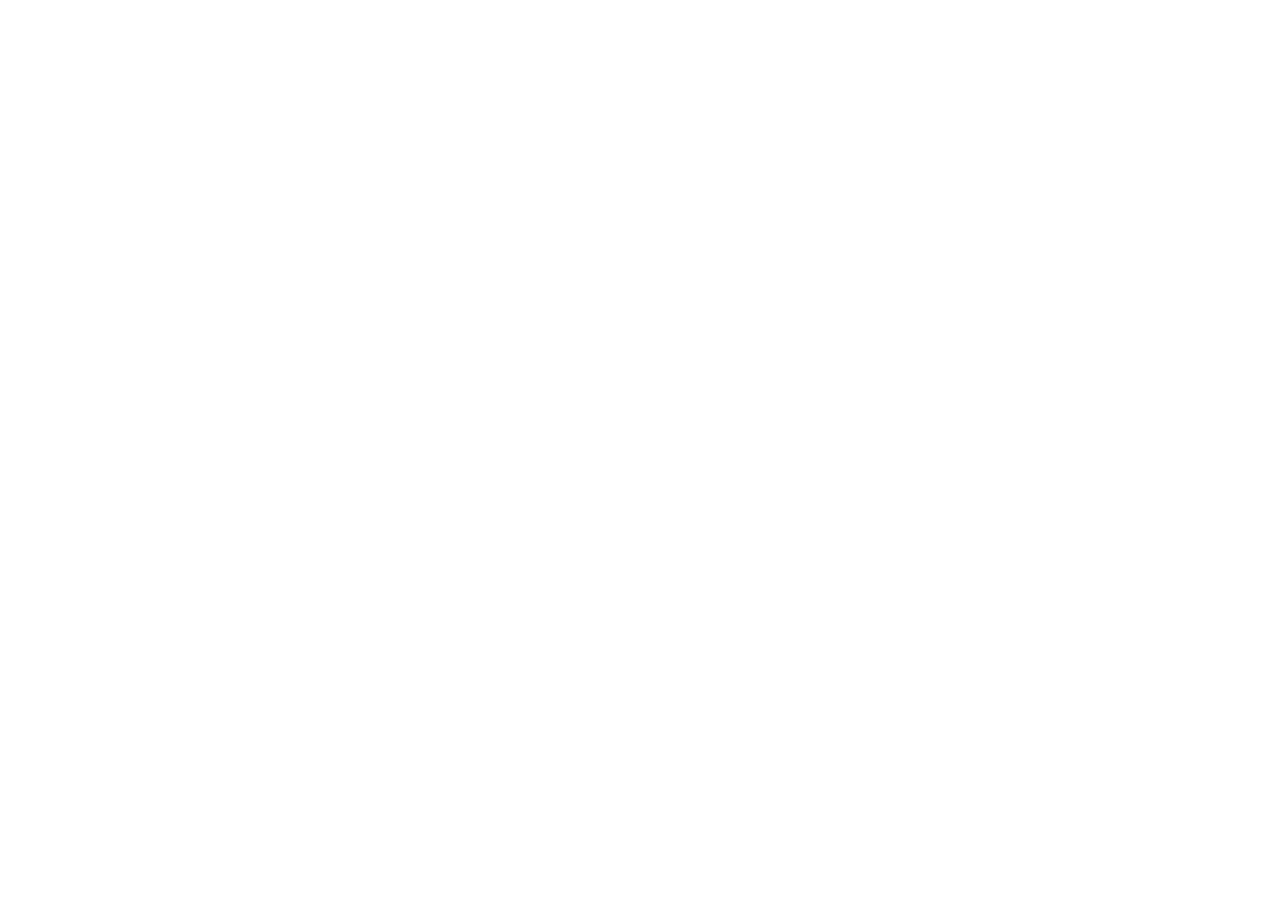
==== index.html @ 6a6e7349 "feat: adiciona o arquivo reset.css" ====
<!DOCTYPE html>
<html lang="pt-BR">
<head>
    <meta charset="UTF-8">
    <meta name="viewport" content="width=device-width, initial-scale=1.0">
    <title>SyntaxWear - Loja de Tênis</title>
    <link rel="stylesheet" href="./css/base/reset.css">
    <link rel="stylesheet" href="./css/main.css">
</head>
<body>
    <!-- Header -->
    <header class="header">
        <!-- Conteúdo do header será adicionado aqui -->
    </header>

    <!-- Conteúdo Principal -->
    <main>
        <!-- Seção Hero -->
        <section class="hero">
            <!-- Conteúdo do hero será adicionado aqui -->
        </section>

        <!-- Seção de Categorias de Tênis -->
        <section class="categories">
            <!-- Conteúdo das categorias será adicionado aqui -->
        </section>

        <!-- Seção de Produtos em Destaque -->
        <section class="products-highlight">
            <!-- Grid com produtos em destaque será adicionado aqui -->
        </section>
    </main>

    <!-- Footer -->
    <footer class="footer">
        <!-- Informações de contato e links será adicionado aqui -->
    </footer>
</body>
</html>
---- css/main.css ----
/* main.css limpo */
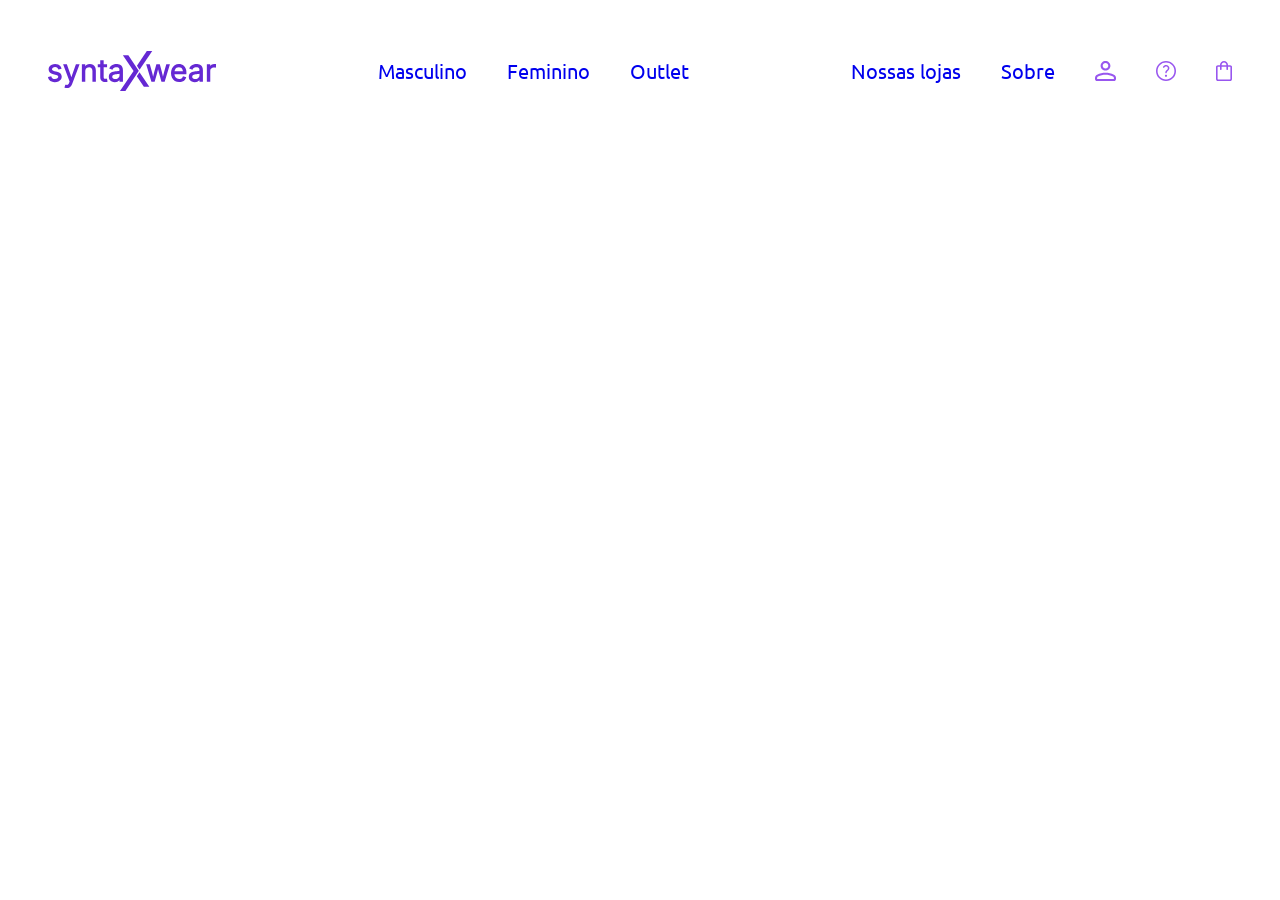
==== commit ebc8013c: "feat: adiciona header com estilização desktop Co-authored-by: Copilot <copilot@github.com>" ====
--- a/index.html
+++ b/index.html
@@ -3,14 +3,39 @@
 <head>
     <meta charset="UTF-8">
     <meta name="viewport" content="width=device-width, initial-scale=1.0">
-    <title>SyntaxWear - Loja de Tênis</title>
+    <title>SyntaxWear - Tênis e Sneakers Online</title>
     <link rel="stylesheet" href="./css/base/reset.css">
+    <link rel="stylesheet" href="./css/base/variables.css">
     <link rel="stylesheet" href="./css/main.css">
+    <link rel="stylesheet" href="./css/layout/header.css">
 </head>
 <body>
     <!-- Header -->
     <header class="header">
-        <!-- Conteúdo do header será adicionado aqui -->
+        <h1 class="logo">
+            <a href="/" title="SyntaxWear - Tênis e Sneakers Online">
+                <img src="./images/icons/logo.svg" alt="SyntaxWear - Tênis e Sneakers Online">
+            </a>
+        </h1>
+
+        <nav class="nav-center" aria-label="Categorias Principais">
+            <ul>
+                <li><a href="#">Masculino</a></li>
+                <li><a href="#">Feminino</a></li>
+                <li><a href="#">Outlet</a></li>
+            </ul>
+        </nav>
+
+        <nav class="nav-right" aria-label="Acesso rápidol">
+            <ul>
+                <li><a href="#">Nossas lojas</a></li>
+                <li><a href="#">Sobre</a></li>
+                
+                <li><a href="#" aria-label="Minha conta"><img src="./images/icons/user.svg" alt=" Minha conta"></a></li>
+                <li><a href="#" aria-label="Ajuda"><img src="./images/icons/help.svg" alt=" Ajuda"></a></li>
+                <li><a href="#" aria-label="carrinho"><img src="./images/icons/bag.svg" alt=" Carrinho"></a></li>
+            </ul>
+        </nav>
     </header>
 
     <!-- Conteúdo Principal -->
--- a/css/base/variables.css
+++ b/css/base/variables.css
@@ -0,0 +1,5 @@
+@import url('https://fonts.googleapis.com/css2?family=Ubuntu:ital,wght@0,300;0,400;0,500;0,700;1,300;1,400;1,500;1,700&display=swap');
+
+:root{
+    --fonte-principal:'ubuntu', sans-serif;
+}
--- a/css/main.css
+++ b/css/main.css
@@ -1 +1,4 @@
-/* main.css limpo */
+body {
+    font-family: var(--fonte-principal);
+    color:#333333;
+}
--- a/css/layout/header.css
+++ b/css/layout/header.css
@@ -0,0 +1,45 @@
+.header{
+    position: fixed;
+    top:20px;
+    left:50%;
+    transform: translateX(-50%);
+    width: calc(100% - 40px);
+    border-radius: 15px;
+    z-index: 999;
+    display: flex;
+    justify-content: space-between;
+    align-items: center;
+    padding: 20px 28px;
+    background-color: #ffffff;
+}
+
+.logo img{
+    height: 40px;
+}
+
+.nav-center ul{
+    display: flex;
+    gap: 2.5rem;
+}
+
+.nav-center a, .nav-right a{
+    font-size: 1.25rem;
+}
+
+.nav-center a:hover, .nav-right a:hover{
+    color: #7c3aed;
+}
+
+.nav-right ul{
+    display: flex;
+    gap:2.5rem; 
+    align-items: center;
+}
+
+.nav-right img{
+    height: 20px;
+}
+
+.nav-right a:hover img{
+    opacity: 0.7;
+}
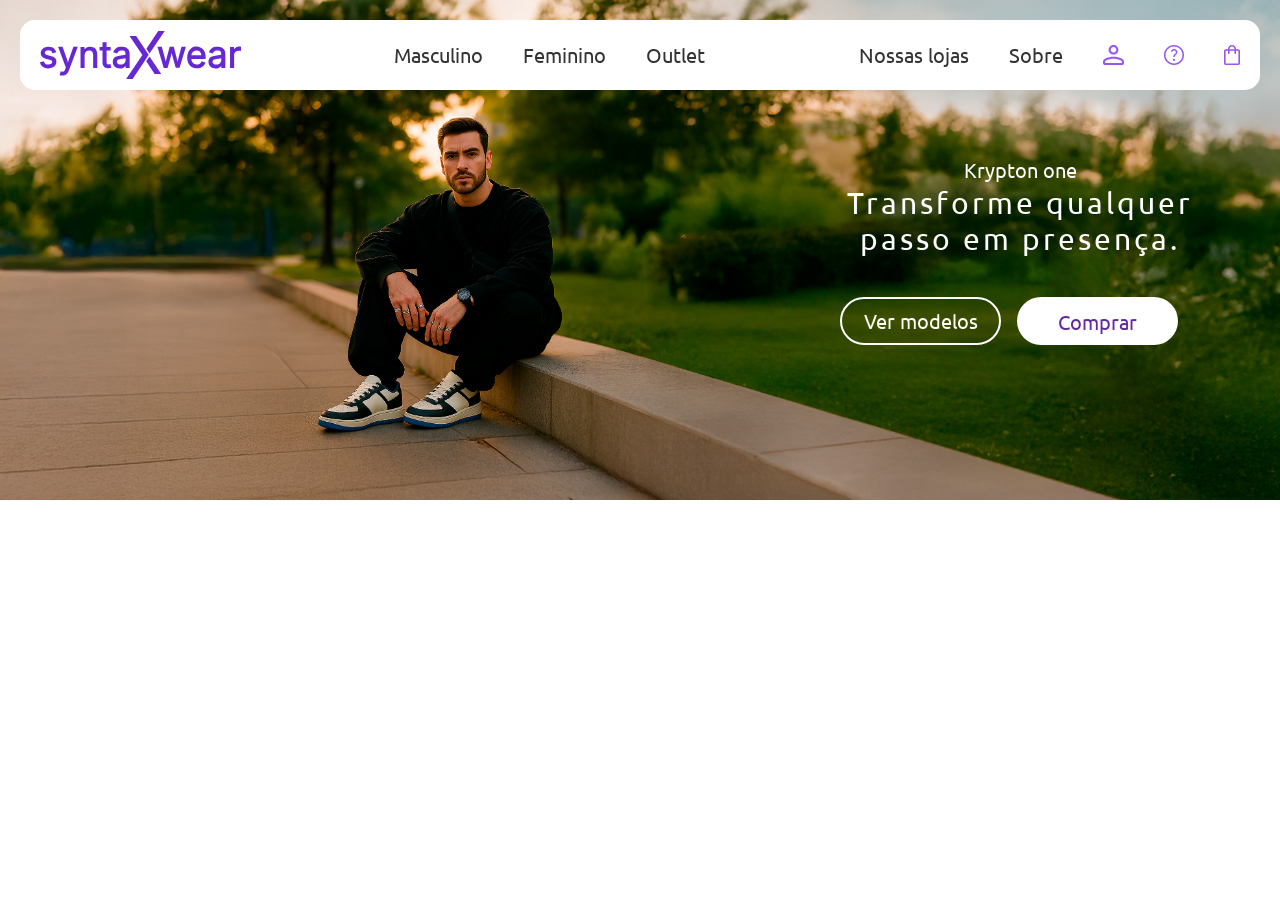
==== commit 7b89dce2: "feat: adiciona o hero na página" ====
--- a/index.html
+++ b/index.html
@@ -1,5 +1,6 @@
 <!DOCTYPE html>
 <html lang="pt-BR">
+
 <head>
     <meta charset="UTF-8">
     <meta name="viewport" content="width=device-width, initial-scale=1.0">
@@ -8,7 +9,9 @@
     <link rel="stylesheet" href="./css/base/variables.css">
     <link rel="stylesheet" href="./css/main.css">
     <link rel="stylesheet" href="./css/layout/header.css">
+    <link rel="stylesheet" href="./css/layout/hero.css">
 </head>
+
 <body>
     <!-- Header -->
     <header class="header">
@@ -30,7 +33,7 @@
             <ul>
                 <li><a href="#">Nossas lojas</a></li>
                 <li><a href="#">Sobre</a></li>
-                
+
                 <li><a href="#" aria-label="Minha conta"><img src="./images/icons/user.svg" alt=" Minha conta"></a></li>
                 <li><a href="#" aria-label="Ajuda"><img src="./images/icons/help.svg" alt=" Ajuda"></a></li>
                 <li><a href="#" aria-label="carrinho"><img src="./images/icons/bag.svg" alt=" Carrinho"></a></li>
@@ -41,8 +44,19 @@
     <!-- Conteúdo Principal -->
     <main>
         <!-- Seção Hero -->
-        <section class="hero">
-            <!-- Conteúdo do hero será adicionado aqui -->
+        <section class="hero-section">
+            <div class="hero-overlay">
+                <div class="hero-content">
+                    <span class="hero-subtitle">Krypton one</span>
+                    <h2 class="hero-title">Transforme qualquer passo em presença.</h2>
+                    <div class="hero-buttons">
+                        <a class="btn btn-outline" href="#">Ver modelos</a>
+                        <a class="btn btn-filled" href="#">Comprar</a>
+
+                    </div>
+                </div>
+            </div>
+
         </section>
 
         <!-- Seção de Categorias de Tênis -->
@@ -61,4 +75,5 @@
         <!-- Informações de contato e links será adicionado aqui -->
     </footer>
 </body>
-</html>
+
+</html>
--- a/css/layout/header.css
+++ b/css/layout/header.css
@@ -9,12 +9,12 @@
     display: flex;
     justify-content: space-between;
     align-items: center;
-    padding: 20px 28px;
+    padding: 0.255rem 1.25rem;
     background-color: #ffffff;
 }
 
 .logo img{
-    height: 40px;
+    height:48px;
 }
 
 .nav-center ul{
@@ -24,6 +24,7 @@
 
 .nav-center a, .nav-right a{
     font-size: 1.25rem;
+    color:#333333;
 }
 
 .nav-center a:hover, .nav-right a:hover{
@@ -42,4 +43,5 @@
 
 .nav-right a:hover img{
     opacity: 0.7;
+    
 }
--- a/css/layout/hero.css
+++ b/css/layout/hero.css
@@ -0,0 +1,65 @@
+.hero-section{
+    background: url(../../images/banners/hero.jpg) no-repeat center;
+    background-size: cover;
+    height:500px;
+    position:relative;
+}
+
+.hero-overlay{
+    width: 100%;
+    height: 100%;
+    display: flex;
+    align-items: center;
+    justify-content: flex-end;
+    padding: 0 5rem;
+}
+
+.hero-content{
+    color: #ffffff;
+    max-width: 360px;
+    text-align: center;
+}
+.hero-buttons{
+    display:flex;
+    gap:16px;
+}
+.hero-content .hero-title{
+    font-size:1.87rem;
+    margin-bottom: 40px;
+    font-weight: 400;
+    line-height: 36px;
+    letter-spacing: 3px;
+}
+
+.hero-content .hero-subtitle{
+    font-size: 1.25rem;
+    font-weight: 400;
+}
+
+.btn{
+    font-size: 1.25rem;
+    width: 161px;
+    height: 48px;
+    border-radius: 25px;
+    color: #ffffff;
+    font-weight: 400;
+    padding:10px 20px;
+    transition: background-color 0.3s, border 0.3s;
+}
+
+.btn-outline{
+    background: transparent;
+    border:2px solid #ffffff;
+    line-height: 23px;
+}
+
+.btn-filled{
+    background-color: #ffffff;
+    color: #6329A2;
+}
+.btn:hover{
+    background-color:#6329A2;
+    color: #ffffff;
+    border-color:#6329A2;
+
+}
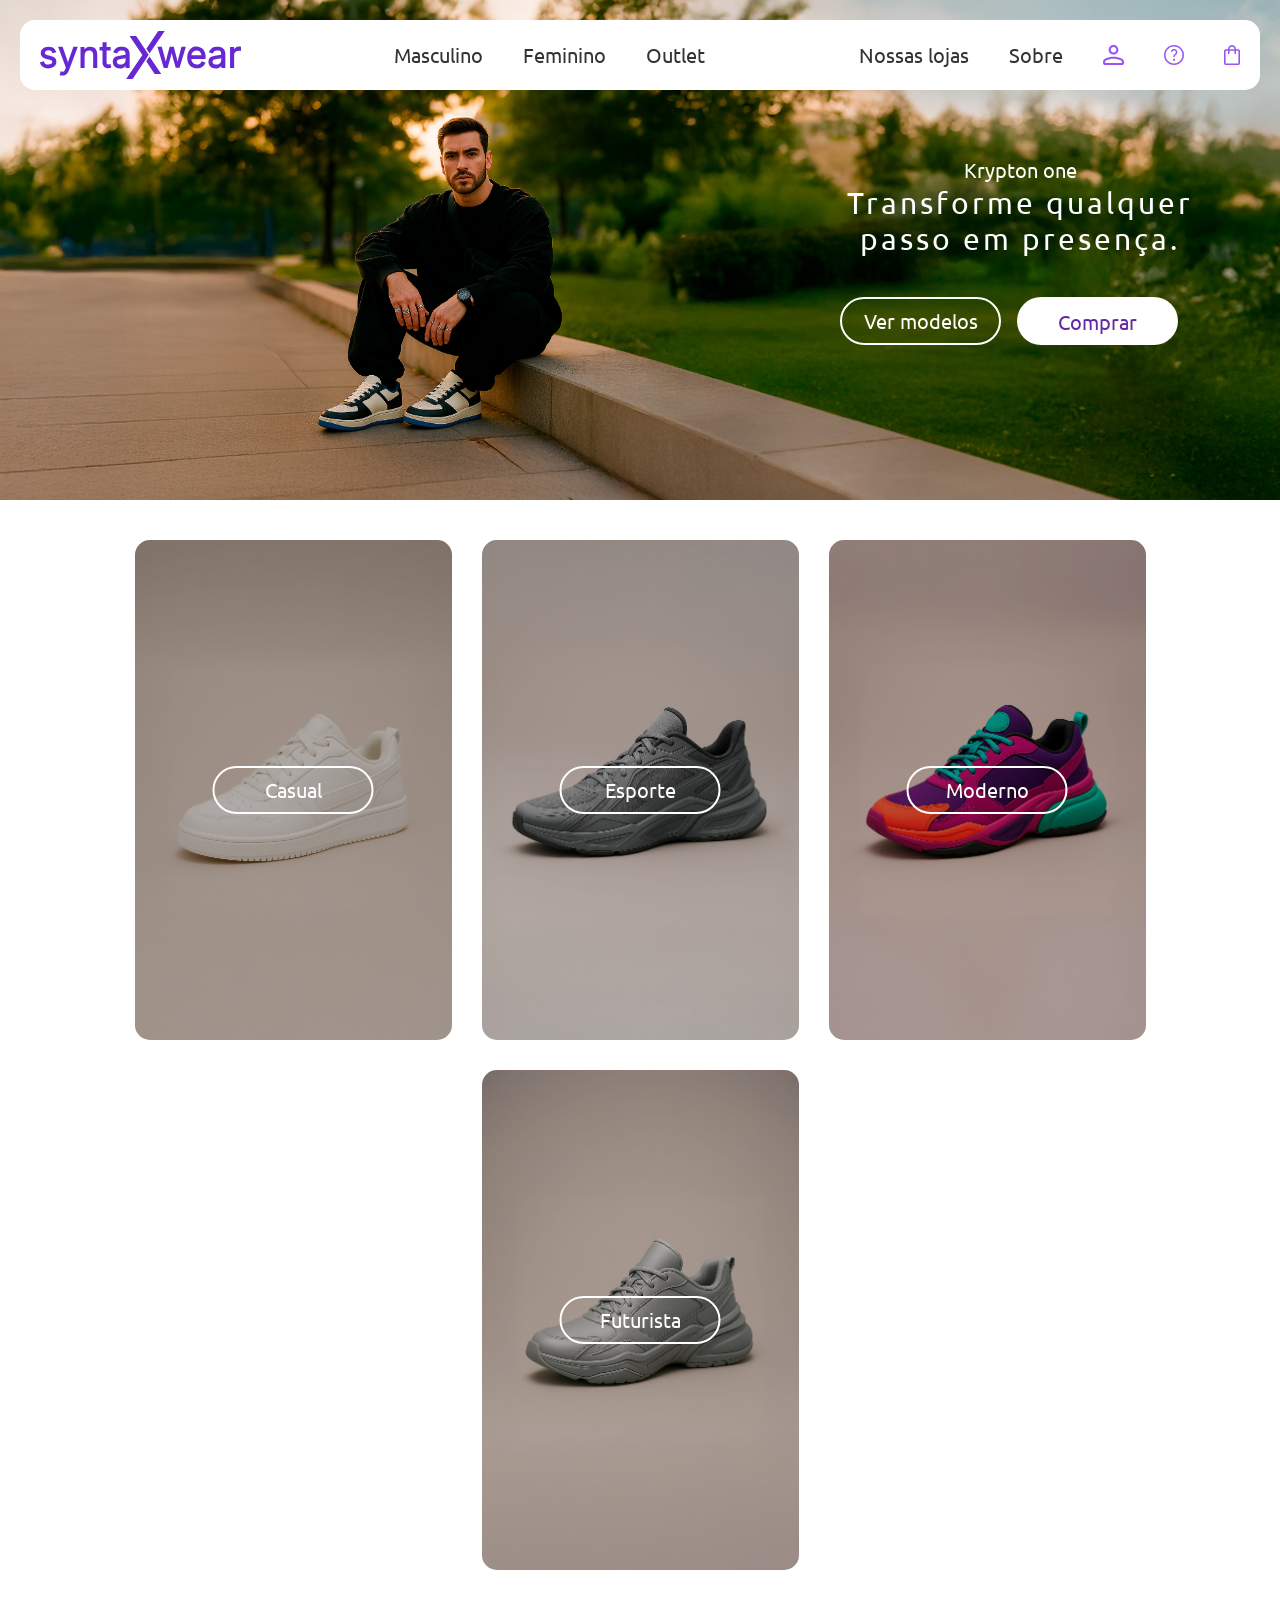
==== commit 847dab0b: "feat: adiciona seção de categorias Co-authored-by: Copilot <copilot@github.com>" ====
--- a/index.html
+++ b/index.html
@@ -5,11 +5,14 @@
     <meta charset="UTF-8">
     <meta name="viewport" content="width=device-width, initial-scale=1.0">
     <title>SyntaxWear - Tênis e Sneakers Online</title>
+    <meta name="description"
+        content="Compre os melhores tênis e sneakers online na SyntaxWear. Encontre os últimos lançamentos, ofertas exclusivas e uma ampla variedade de estilos. Transforme seu estilo com nossos produtos de alta qualidade.">
     <link rel="stylesheet" href="./css/base/reset.css">
     <link rel="stylesheet" href="./css/base/variables.css">
     <link rel="stylesheet" href="./css/main.css">
     <link rel="stylesheet" href="./css/layout/header.css">
     <link rel="stylesheet" href="./css/layout/hero.css">
+    <link rel="stylesheet" href="./css/layout/categories.css">
 </head>
 
 <body>
@@ -60,8 +63,36 @@
         </section>
 
         <!-- Seção de Categorias de Tênis -->
-        <section class="categories">
-            <!-- Conteúdo das categorias será adicionado aqui -->
+        <section class="categories-section">
+
+                <div class="category-card casual">
+                    <a href="#" class="category-link">
+                        <span class="overlay"></span>
+                        <span class="category-name btn btn-outline">Casual</span>
+                    </a>
+                </div>
+
+                <div class="category-card esporte">
+                    <a href="#" class="category-link">
+                        <span class="overlay"></span>
+                        <span class="category-name btn btn-outline">Esporte</span>
+                    </a>
+                </div>
+
+                <div class="category-card moderno">
+                    <a href="#" class="category-link">
+                        <span class="overlay"></span>
+                        <span class="category-name btn btn-outline">Moderno</span>
+                    </a>
+                </div>
+
+                <div class="category-card futurista">
+                    <a href="#" class="category-link">
+                        <span class="overlay"></span>
+                        <span class="category-name btn btn-outline">Futurista</span>
+                    </a>
+                </div>
+
         </section>
 
         <!-- Seção de Produtos em Destaque -->
--- a/css/main.css
+++ b/css/main.css
@@ -2,3 +2,20 @@
     font-family: var(--fonte-principal);
     color:#333333;
 }
+.btn{
+    font-size: 1.25rem;
+    width: 161px;
+    height: 48px;
+    border-radius: 25px;
+    color: #ffffff;
+    font-weight: 400;
+    padding:10px 20px;
+    transition: background-color 0.3s, border 0.3s;
+}
+
+
+.btn-outline{
+    background: transparent;
+    border:2px solid #ffffff;
+    line-height: 23px;
+}
--- a/css/layout/hero.css
+++ b/css/layout/hero.css
@@ -36,23 +36,6 @@
     font-weight: 400;
 }
 
-.btn{
-    font-size: 1.25rem;
-    width: 161px;
-    height: 48px;
-    border-radius: 25px;
-    color: #ffffff;
-    font-weight: 400;
-    padding:10px 20px;
-    transition: background-color 0.3s, border 0.3s;
-}
-
-.btn-outline{
-    background: transparent;
-    border:2px solid #ffffff;
-    line-height: 23px;
-}
-
 .btn-filled{
     background-color: #ffffff;
     color: #6329A2;
--- a/css/layout/categories.css
+++ b/css/layout/categories.css
@@ -0,0 +1,49 @@
+.categories-section{
+    display: flex;
+    flex-wrap: wrap;
+    justify-content: center;
+    gap: 30px;
+    padding-top: 40px;
+    padding-bottom: 40px;
+}
+
+.category-card{
+    position: relative;
+    width:317px;
+    height: 500px;
+    border-radius: 15px;
+    overflow: hidden;
+}
+.overlay{
+    position: absolute;
+    inset: 0;
+    background-color: rgba(0, 0, 0, 0.25);
+    z-index: 1;
+}
+.category-name{
+    position: absolute;
+    left: 50%;
+    top: 50%;
+    transform:translate(-50%, -50%);
+    z-index: 2;
+    text-align: center;
+}
+.casual{
+    background: url('../../images/products/casual.jpg') no-repeat center;
+    background-size: cover;
+}
+
+.esporte{
+    background: url('../../images/products/esporte.jpg') no-repeat center;
+    background-size: cover;
+}
+
+.moderno{
+    background: url('../../images/products/moderno.jpg') no-repeat center;
+    background-size: cover;
+}
+
+.futurista{
+    background: url('../../images/products/futurista.jpg') no-repeat center;
+    background-size: cover;
+}
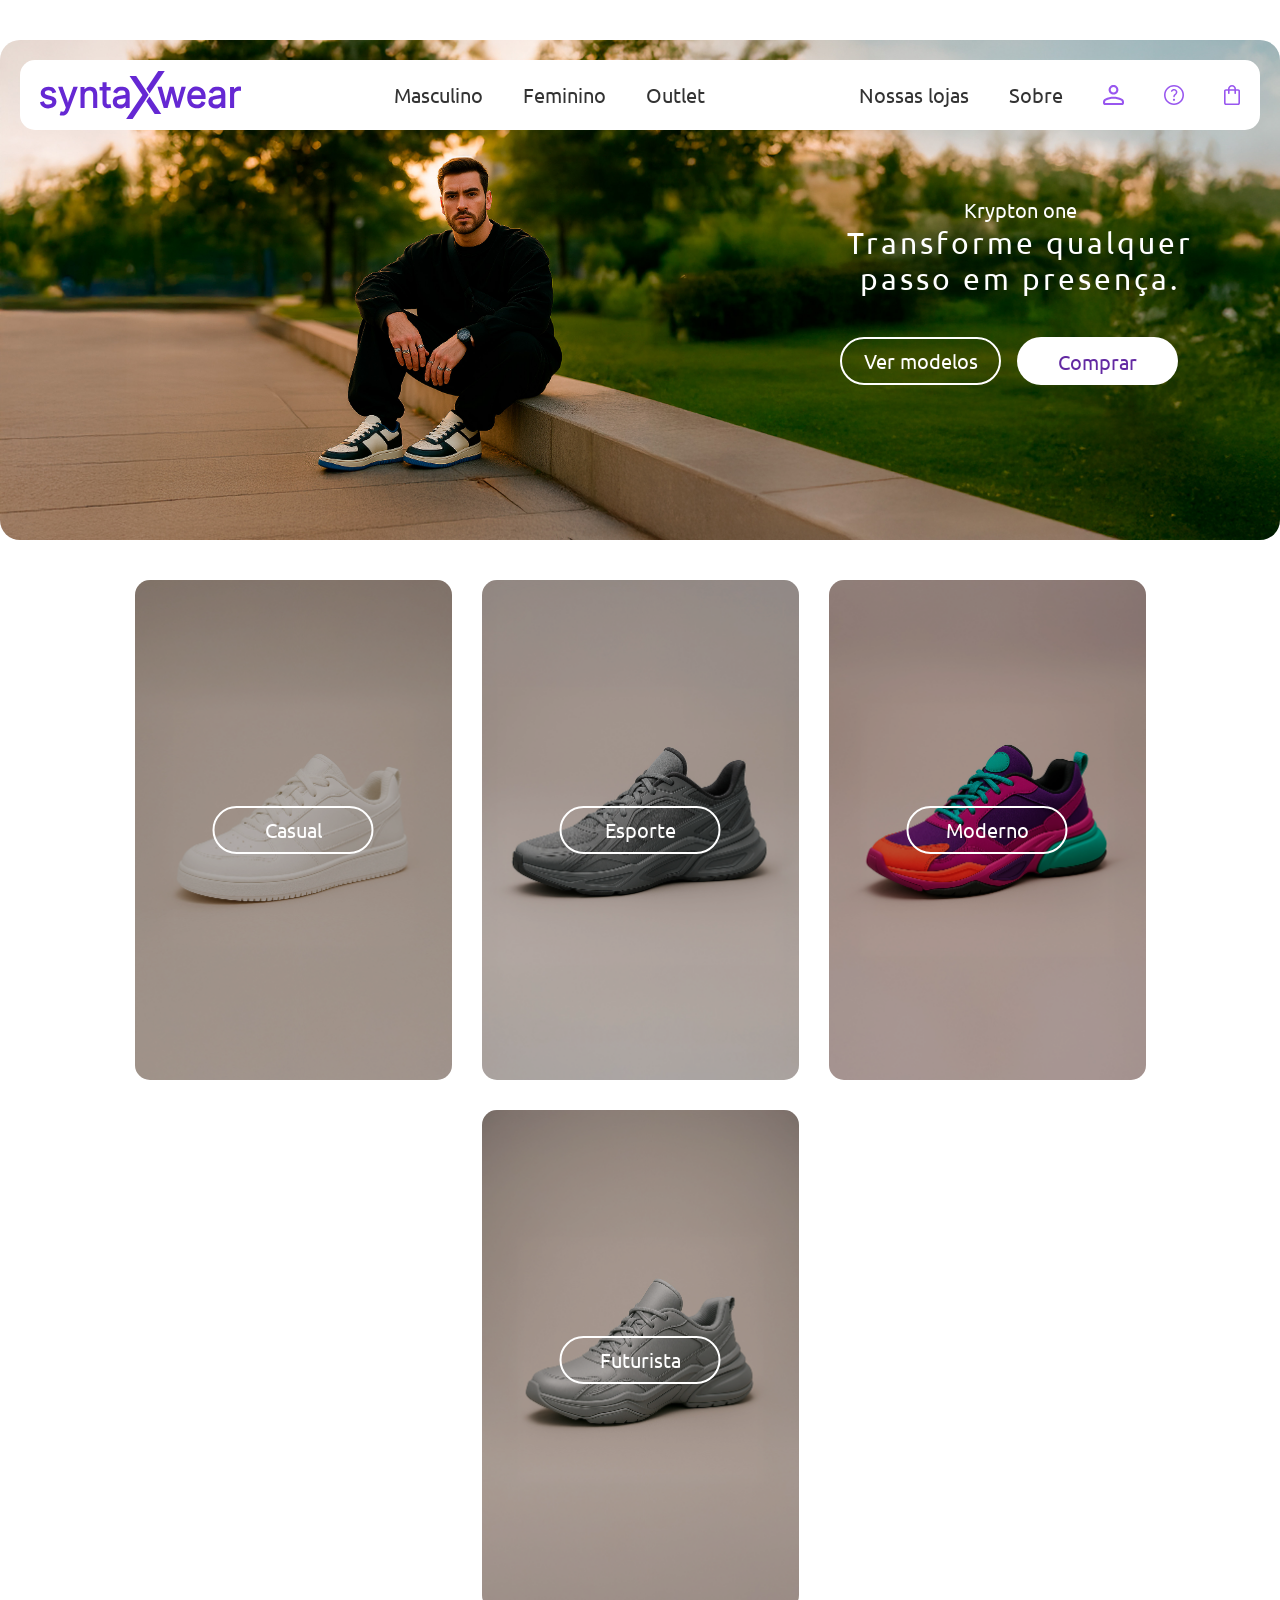
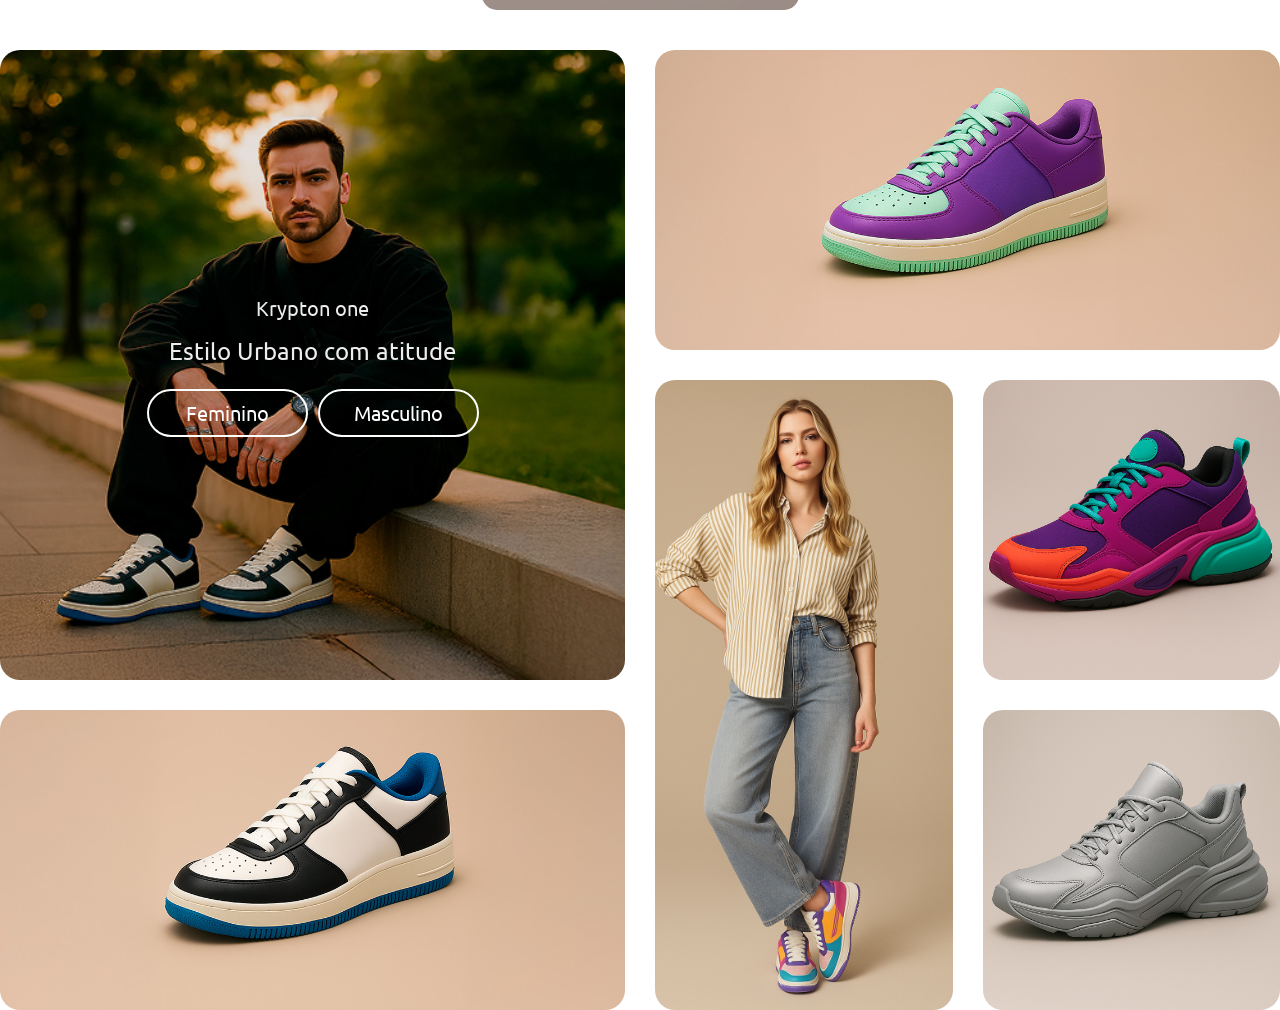
==== commit 5479e831: "feat: adiciona seção de grid produtos Co-authored-by: Copilot <copilot@github.com>" ====
--- a/index.html
+++ b/index.html
@@ -13,6 +13,7 @@
     <link rel="stylesheet" href="./css/layout/header.css">
     <link rel="stylesheet" href="./css/layout/hero.css">
     <link rel="stylesheet" href="./css/layout/categories.css">
+    <link rel="stylesheet" href="./css/layout/products.css">
 </head>
 
 <body>
@@ -96,8 +97,22 @@
         </section>
 
         <!-- Seção de Produtos em Destaque -->
-        <section class="products-highlight">
-            <!-- Grid com produtos em destaque será adicionado aqui -->
+        <section class="grid-section"> 
+            <div class="card highlight">
+                <div class="top1-content">
+                    <h3 class="card-title">Krypton one</h3>
+                    <p class="card-subtitle">Estilo Urbano com atitude</p>
+                    <div class="cta-group">
+                        <a href="#" class="btn btn-outline">Feminino</a>
+                        <a href="#" class="btn btn-outline">Masculino</a>
+                    </div>
+                </div>
+            </div>
+            <div class="card sneaker-purple"></div>
+            <div class="card model"></div>
+            <div class="card sneaker-color"></div>
+            <div class="card sneaker-white"></div>
+            <div class="card sneaker-silver"></div>
         </section>
     </main>
 
--- a/css/main.css
+++ b/css/main.css
@@ -1,6 +1,12 @@
 body {
     font-family: var(--fonte-principal);
     color:#333333;
+}
+
+main{
+    padding:2.5rem 0 0;
+    max-width:1360px;
+    margin:0 auto;
 }
 .btn{
     font-size: 1.25rem;
--- a/css/layout/header.css
+++ b/css/layout/header.css
@@ -1,9 +1,10 @@
 .header{
     position: fixed;
-    top:20px;
+    top:60px;
     left:50%;
     transform: translateX(-50%);
-    width: calc(100% - 40px);
+    width:calc(100% - 40px);
+    max-width: 1320px;
     border-radius: 15px;
     z-index: 999;
     display: flex;
--- a/css/layout/hero.css
+++ b/css/layout/hero.css
@@ -3,6 +3,7 @@
     background-size: cover;
     height:500px;
     position:relative;
+    border-radius: 20px;
 }
 
 .hero-overlay{
--- a/css/layout/products.css
+++ b/css/layout/products.css
@@ -0,0 +1,70 @@
+.card{
+    background-position: center;
+    background-size: cover;
+    background-repeat: no-repeat;
+    position: relative;
+    border-radius: 20px;
+}
+
+.highlight{
+    grid-area: highlight;
+    background-image: url(../../images/products/modelo-masculino.jpg);
+    
+}
+
+.sneaker-purple{
+    grid-area: sneaker-purple;
+    background-image: url(../../images/products/roxo-verde-grid.jpg);
+}
+.model{
+    grid-area: model;
+    background-image: url(../../images/products/modelo-feminino.jpg);
+}
+.sneaker-color{
+    grid-area: sneaker-color;
+    background-image: url(../../images/products/futurista-grid.jpg);
+}
+.sneaker-white{
+    grid-area: sneaker-white;
+    background-image: url(../../images/products/preto-azul-grid.jpg);
+}
+.sneaker-silver{
+    grid-area: sneaker-silver;
+    background-image: url(../../images/products/moderno-grid.jpg);
+}
+
+.grid-section{
+    display: grid;
+    grid-template-columns: repeat(4, 1fr);
+    grid-template-rows: repeat(3, 300px);
+    grid-template-areas:
+        "highlight highlight sneaker-purple sneaker-purple"
+        "highlight highlight model sneaker-color"
+        "sneaker-white sneaker-white model sneaker-silver";
+    gap: 30px;
+}
+
+.top1-content{
+    position:absolute;
+    left:50%;
+    top:50%;
+    transform:translate(-50%, -50%);
+    text-align: center;
+}
+.card-title{
+    color:#ededed ;
+    font-size: 1.25rem;
+    font-weight: 400;
+    margin-bottom: 10px;
+}
+.card-subtitle{
+    color:#ededed ;
+    font-size: 1.5rem;
+    font-weight: 400;
+    margin-bottom: 20px;
+}
+
+.cta-group{
+    display: flex;
+    gap:10px;
+}
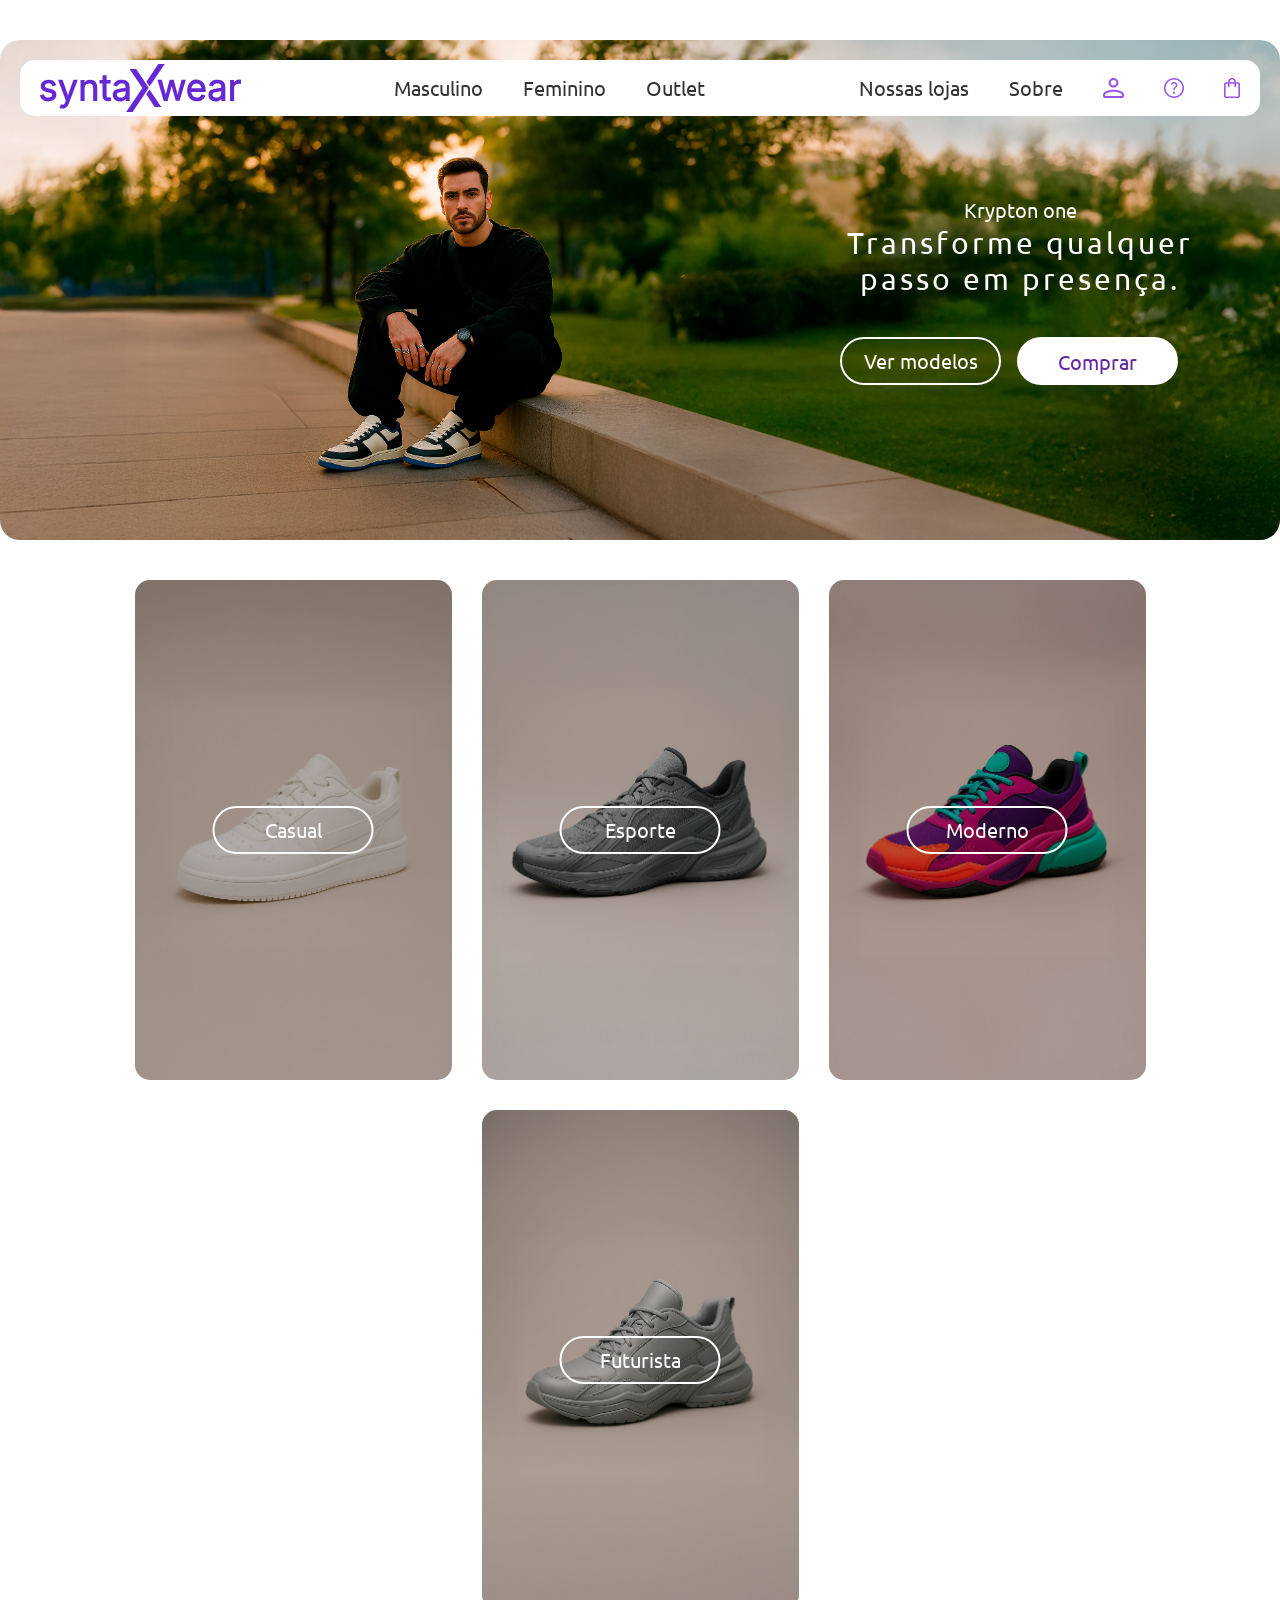
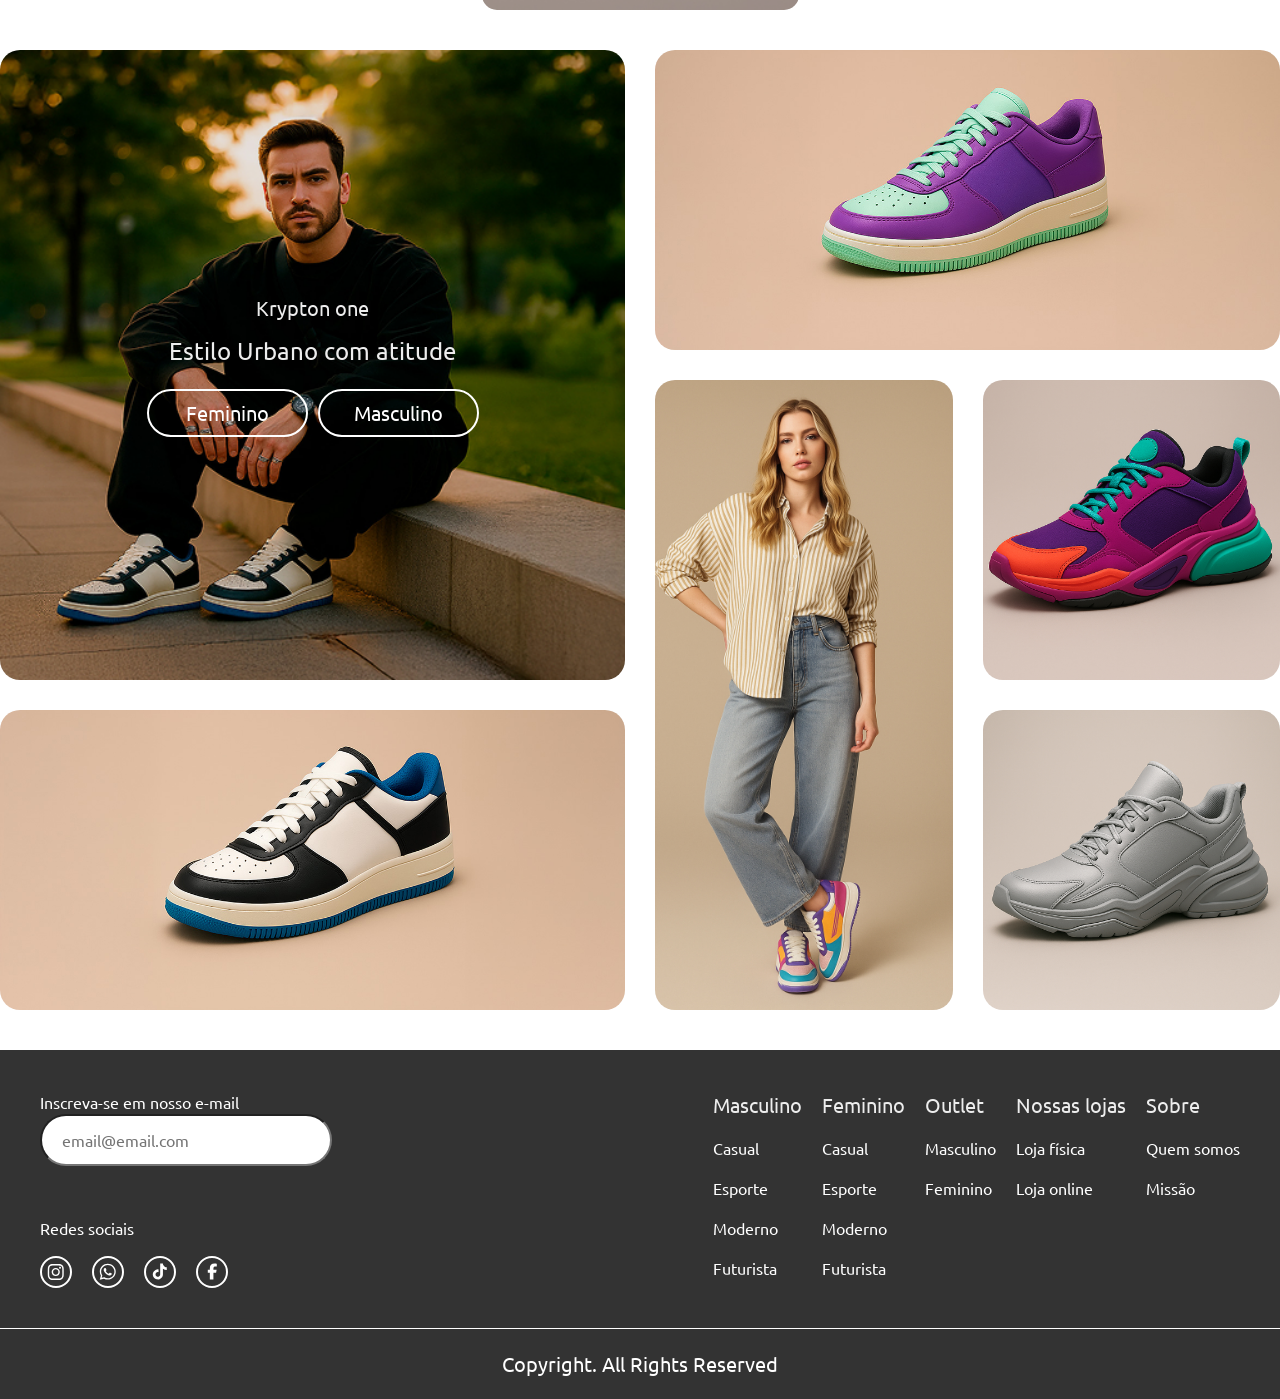
==== commit 78ac2360: "feat: adiciona o rodapé Co-authored-by: Copilot <copilot@github.com>" ====
--- a/index.html
+++ b/index.html
@@ -14,6 +14,7 @@
     <link rel="stylesheet" href="./css/layout/hero.css">
     <link rel="stylesheet" href="./css/layout/categories.css">
     <link rel="stylesheet" href="./css/layout/products.css">
+    <link rel="stylesheet" href="./css/layout/footer.css">
 </head>
 
 <body>
@@ -66,38 +67,38 @@
         <!-- Seção de Categorias de Tênis -->
         <section class="categories-section">
 
-                <div class="category-card casual">
-                    <a href="#" class="category-link">
-                        <span class="overlay"></span>
-                        <span class="category-name btn btn-outline">Casual</span>
-                    </a>
-                </div>
-
-                <div class="category-card esporte">
-                    <a href="#" class="category-link">
-                        <span class="overlay"></span>
-                        <span class="category-name btn btn-outline">Esporte</span>
-                    </a>
-                </div>
-
-                <div class="category-card moderno">
-                    <a href="#" class="category-link">
-                        <span class="overlay"></span>
-                        <span class="category-name btn btn-outline">Moderno</span>
-                    </a>
-                </div>
-
-                <div class="category-card futurista">
-                    <a href="#" class="category-link">
-                        <span class="overlay"></span>
-                        <span class="category-name btn btn-outline">Futurista</span>
-                    </a>
-                </div>
+            <div class="category-card casual">
+                <a href="#" class="category-link">
+                    <span class="overlay"></span>
+                    <span class="category-name btn btn-outline">Casual</span>
+                </a>
+            </div>
+
+            <div class="category-card esporte">
+                <a href="#" class="category-link">
+                    <span class="overlay"></span>
+                    <span class="category-name btn btn-outline">Esporte</span>
+                </a>
+            </div>
+
+            <div class="category-card moderno">
+                <a href="#" class="category-link">
+                    <span class="overlay"></span>
+                    <span class="category-name btn btn-outline">Moderno</span>
+                </a>
+            </div>
+
+            <div class="category-card futurista">
+                <a href="#" class="category-link">
+                    <span class="overlay"></span>
+                    <span class="category-name btn btn-outline">Futurista</span>
+                </a>
+            </div>
 
         </section>
 
         <!-- Seção de Produtos em Destaque -->
-        <section class="grid-section"> 
+        <section class="grid-section">
             <div class="card highlight">
                 <div class="top1-content">
                     <h3 class="card-title">Krypton one</h3>
@@ -117,8 +118,83 @@
     </main>
 
     <!-- Footer -->
-    <footer class="footer">
-        <!-- Informações de contato e links será adicionado aqui -->
+    <footer class="site-footer">
+        <div class="footer-content">
+            <!-- Newsletter -->
+            <div class="footer-right">
+
+                <form class="newsletter-form">
+                    <label for="newsletter-email">Inscreva-se em nosso e-mail</e-mail></label>
+                    <input type="email" id="newsletter-email" placeholder="email@email.com">
+
+                </form>
+
+
+                <div class="footer-social">
+                    <span>Redes sociais</span>
+                    <ul>
+                        <li><a href="#" aria-label="Instagram"><img src="./images/icons/instagram.svg" alt="Instagram"></a></li>
+                        <li><a href="#" aria-label="whatsapp"><img src="./images/icons/whatsapp.svg" alt="WhatsApp"></a></li>
+                        <li><a href="#" aria-label="TikTok"><img src="./images/icons/tiktok.svg" alt="TikTok"></a></li>
+                        <li><a href="#" aria-label="Facebook"><img src="./images/icons/facebook.svg" alt="Facebook"></a></li>
+                    </ul>
+                </div>
+            </div>
+
+            <!-- Links de Navegação -->
+            <nav class="footer-links">
+                <ul>
+                    <li>
+                        <strong>Masculino</strong>
+                        <ul>
+                            <li><a href="#">Casual</a></li>
+                            <li><a href="#">Esporte</a></li>
+                            <li><a href="#">Moderno</a></li>
+                            <li><a href="#">Futurista</a></li>
+                        </ul>
+                    </li>
+
+                    <li>
+                        <strong>Feminino</strong>
+                        <ul>
+                            <li><a href="#">Casual</a></li>
+                            <li><a href="#">Esporte</a></li>
+                            <li><a href="#">Moderno</a></li>
+                            <li><a href="#">Futurista</a></li>
+                        </ul>
+                    </li>
+
+                    <li>
+                        <strong>Outlet</strong>
+                        <ul>
+                            <li><a href="#">Masculino</a></li>
+                            <li><a href="#">Feminino</a></li>
+                        </ul>
+                    </li>
+
+                    <li>
+                        <strong>Nossas lojas</strong>
+                        <ul>
+                            <li><a href="#">Loja física</a></li>
+                            <li><a href="#">Loja online</a></li>
+                        </ul>
+                    </li>
+
+                    <li>
+                        <strong>Sobre</strong>
+                        <ul>
+                            <li><a href="#">Quem somos</a></li>
+                            <li><a href="#">Missão</a></li>
+                        </ul>
+                    </li>
+                </ul>
+            </nav>
+        </div>
+
+        <!-- Copyright -->
+        <div class="footer-copy">
+            <p>Copyright. All Rights Reserved</p>
+        </div>
     </footer>
 </body>
 
--- a/css/main.css
+++ b/css/main.css
@@ -4,7 +4,7 @@
 }
 
 main{
-    padding:2.5rem 0 0;
+    padding:2.5rem 0 2.5rem;
     max-width:1360px;
     margin:0 auto;
 }
--- a/css/layout/footer.css
+++ b/css/layout/footer.css
@@ -0,0 +1,78 @@
+.site-footer{
+    background-color: #333333;
+    color: #ffffff;
+}
+
+.footer-content{
+    max-width: 1360px;
+    margin: 0 auto;
+    padding: 2.5rem;
+    display: flex;
+    justify-content: space-between;
+}
+
+.footer-right{
+    display:flex;
+    flex-direction: column;
+    gap: 3.125rem;
+}
+
+.footer-links ul{
+    display: flex;
+    gap: 1.25rem;
+
+}
+
+.footer-links ul ul{
+    display: flex;
+    flex-direction: column;
+    gap: 1rem;
+}
+
+.footer-links strong{
+    color:#ededed;
+    font-size:1.25rem;
+    margin-bottom: 1rem;
+    display: block;
+    font-weight: 400;
+}
+
+.footer-links li a{
+    color:#ffffff;
+}
+
+.footer-links li a:hover{
+    text-decoration: underline;
+}
+
+.newsletter-form{
+    display: flex;
+    flex-direction: column;
+}
+
+.newsletter-form input{
+    border-radius:30px;
+    color:#aaaaaa;
+    padding:0.75rem 1.25rem;
+}
+.footer-social span{
+    margin-bottom: 1rem;
+    display: block;
+}
+
+.footer-social ul{
+    display: flex;
+    gap: 1.25rem;
+    
+}
+
+.footer-social li a:hover img{
+    opacity: 0.7;
+}
+
+.footer-copy{
+    font-size: 1.25rem;    
+    text-align: center;
+    padding: 1.25rem 0;
+    border-top: 1px solid;
+}
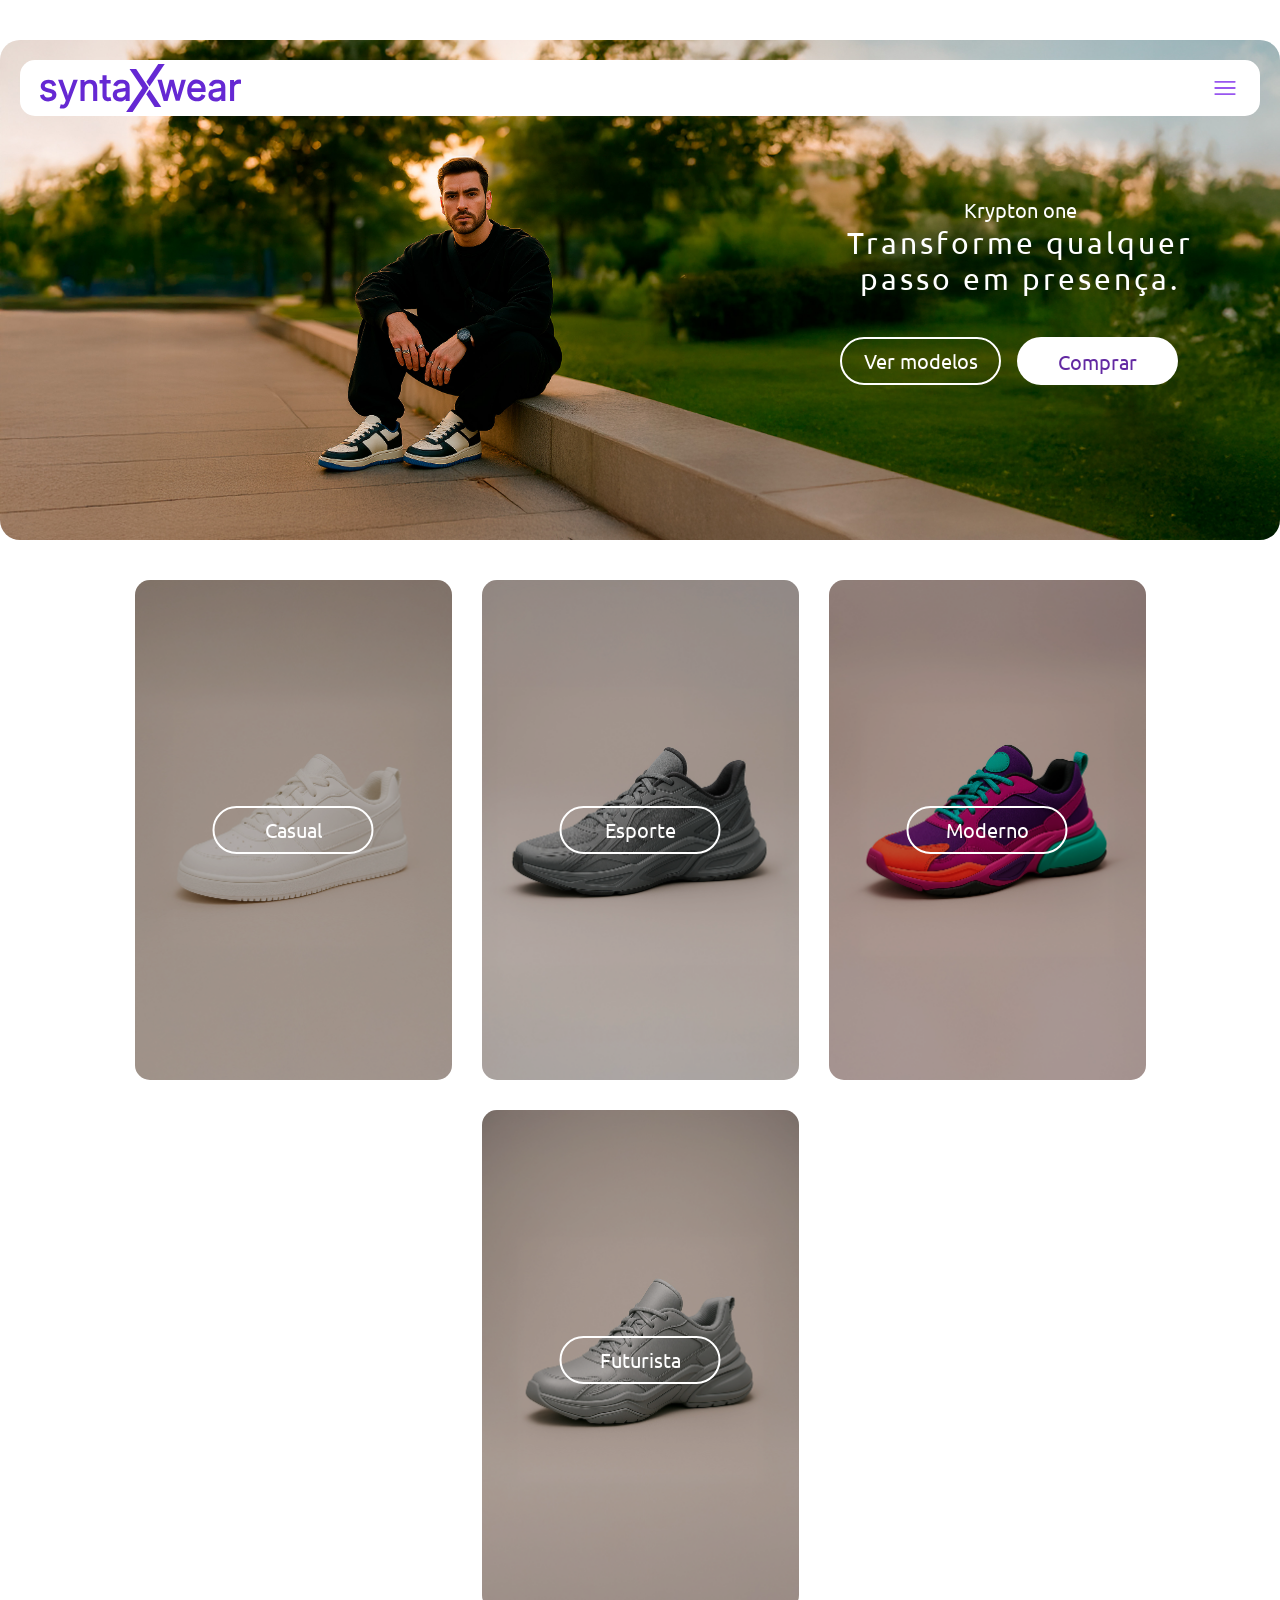
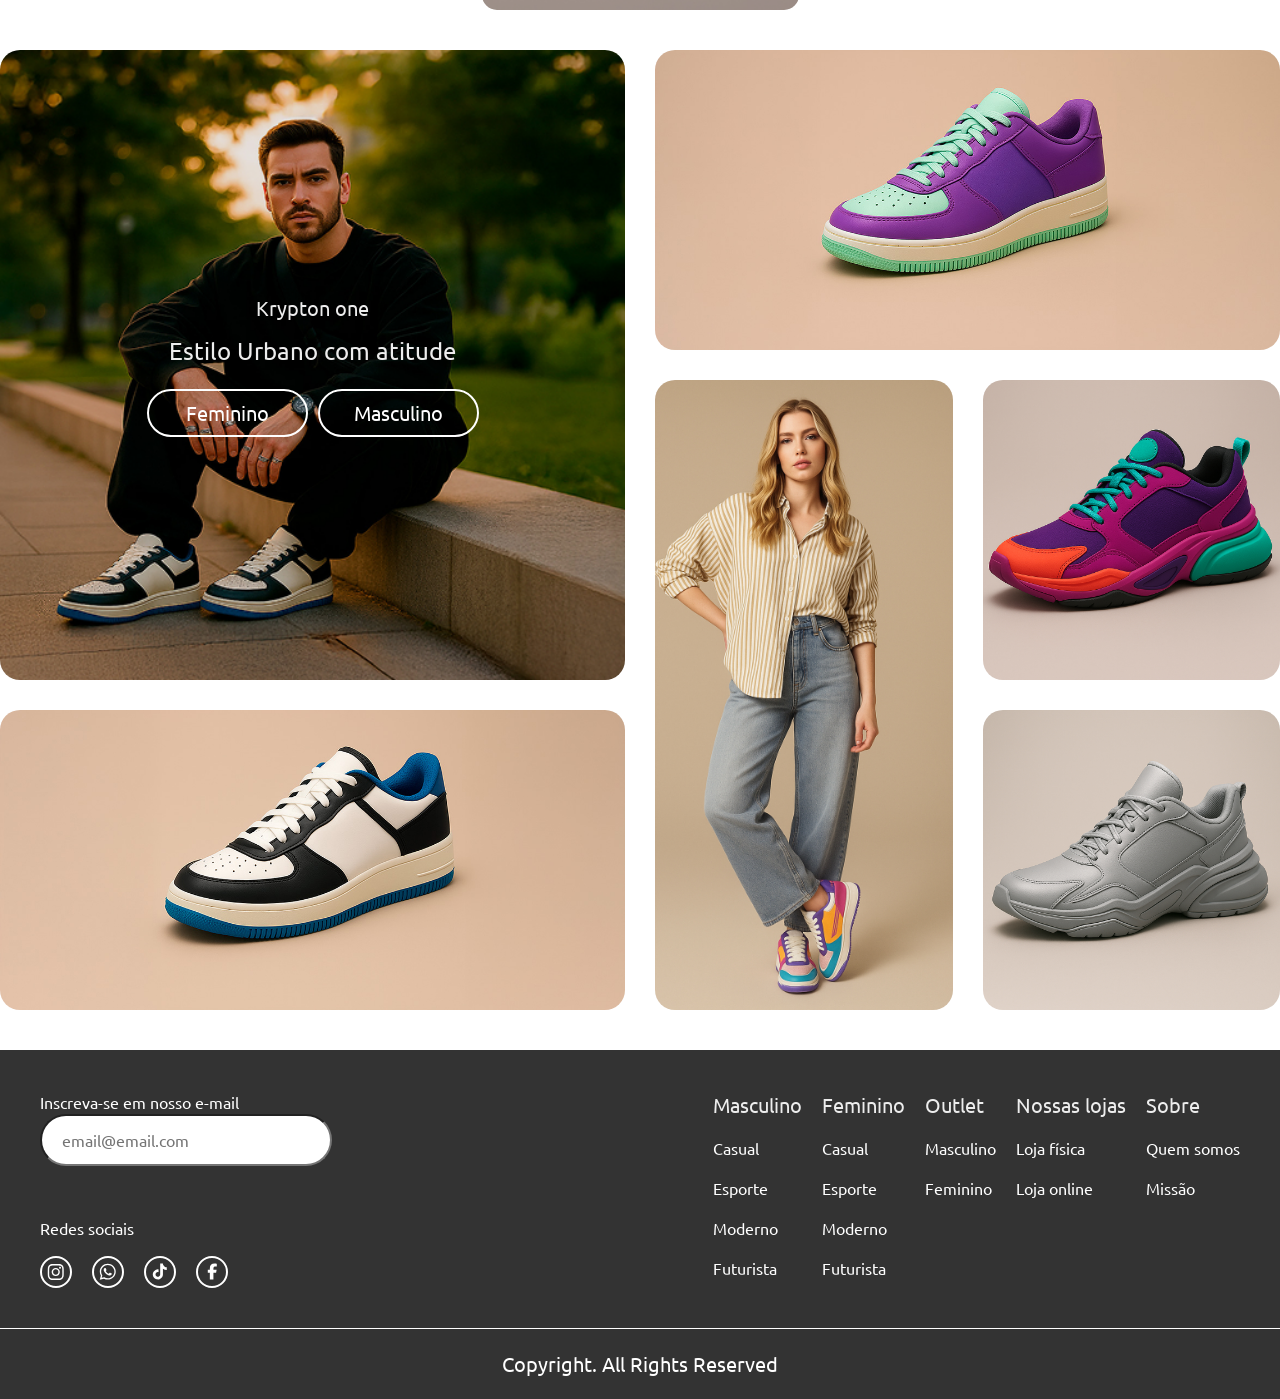
==== commit c182b0ca: "feat: adiciona resposividade do menu" ====
--- a/index.html
+++ b/index.html
@@ -26,23 +26,31 @@
             </a>
         </h1>
 
-        <nav class="nav-center" aria-label="Categorias Principais">
-            <ul>
-                <li><a href="#">Masculino</a></li>
-                <li><a href="#">Feminino</a></li>
-                <li><a href="#">Outlet</a></li>
-            </ul>
-        </nav>
-
-        <nav class="nav-right" aria-label="Acesso rápidol">
-            <ul>
-                <li><a href="#">Nossas lojas</a></li>
-                <li><a href="#">Sobre</a></li>
-
-                <li><a href="#" aria-label="Minha conta"><img src="./images/icons/user.svg" alt=" Minha conta"></a></li>
-                <li><a href="#" aria-label="Ajuda"><img src="./images/icons/help.svg" alt=" Ajuda"></a></li>
-                <li><a href="#" aria-label="carrinho"><img src="./images/icons/bag.svg" alt=" Carrinho"></a></li>
-            </ul>
+        <input type="checkbox" id="menu-toggle" class="menu-toggle">
+        <label for="menu-toggle" class="menu-icon">
+            <img src="./images/icons/hamburguer.svg" alt="menu mobile">
+        </label>
+        <nav class="nav-container">
+
+            <nav class="nav-center" aria-label="Categorias Principais">
+                <ul>
+                    <li><a href="#">Masculino</a></li>
+                    <li><a href="#">Feminino</a></li>
+                    <li><a href="#">Outlet</a></li>
+                </ul>
+            </nav>
+
+            <nav class="nav-right" aria-label="Acesso rápido">
+                <ul>
+                    <li><a href="#">Nossas lojas</a></li>
+                    <li><a href="#">Sobre</a></li>
+
+                    <li><a href="#" aria-label="Minha conta"><img src="./images/icons/user.svg" alt=" Minha conta"></a>
+                    </li>
+                    <li><a href="#" aria-label="Ajuda"><img src="./images/icons/help.svg" alt=" Ajuda"></a></li>
+                    <li><a href="#" aria-label="carrinho"><img src="./images/icons/bag.svg" alt=" Carrinho"></a></li>
+                </ul>
+            </nav>
         </nav>
     </header>
 
@@ -133,10 +141,13 @@
                 <div class="footer-social">
                     <span>Redes sociais</span>
                     <ul>
-                        <li><a href="#" aria-label="Instagram"><img src="./images/icons/instagram.svg" alt="Instagram"></a></li>
-                        <li><a href="#" aria-label="whatsapp"><img src="./images/icons/whatsapp.svg" alt="WhatsApp"></a></li>
+                        <li><a href="#" aria-label="Instagram"><img src="./images/icons/instagram.svg"
+                                    alt="Instagram"></a></li>
+                        <li><a href="#" aria-label="whatsapp"><img src="./images/icons/whatsapp.svg" alt="WhatsApp"></a>
+                        </li>
                         <li><a href="#" aria-label="TikTok"><img src="./images/icons/tiktok.svg" alt="TikTok"></a></li>
-                        <li><a href="#" aria-label="Facebook"><img src="./images/icons/facebook.svg" alt="Facebook"></a></li>
+                        <li><a href="#" aria-label="Facebook"><img src="./images/icons/facebook.svg" alt="Facebook"></a>
+                        </li>
                     </ul>
                 </div>
             </div>
--- a/css/layout/header.css
+++ b/css/layout/header.css
@@ -34,7 +34,7 @@
 
 .nav-right ul{
     display: flex;
-    gap:2.5rem; 
+    gap: 2.5rem; 
     align-items: center;
 }
 
@@ -45,4 +45,78 @@
 .nav-right a:hover img{
     opacity: 0.7;
     
+}
+
+.nav-container{
+    display: flex;
+    justify-content: space-around;
+    width: 100%;
+    align-items: center;
+}
+.menu-toggle{
+    display: none;
+}
+.menu-icon{
+    width: 30px;
+    height: 30px;
+    display: none;
+    cursor: pointer;
+    z-index: 1001;
+}
+.menu-icon img{
+    width: 100%;
+    height: 100%;
+    transition: opacity 0.3s ease;
+}
+.menu-icon:hover img{
+    opacity: 0.7;
+}
+
+@media (max-width: 1280px){
+    .header{
+        width: calc(100% - 40px)
+    }
+    .menu-icon{
+        display: block;
+        
+    }
+    .nav-container {
+        position: fixed;
+        top: 0;
+        right: -100%;
+        width: 200px;
+        flex-direction: column;
+        padding: 80px 20px 20px;
+        background-color: #ffffff;
+        gap: 2rem;
+        transition: right 0.3s ease;
+        align-items: flex-start;
+    }
+
+    .nav-center, .nav-right{
+        width: 100%;
+        text-align: center;
+    }
+   
+    
+    .nav-center ul, .nav-right ul{
+        flex-direction: column;
+        gap: 1.5rem;
+        width: 100%;
+    }
+
+
+    .nav-center a, .nav-right a{
+        width: 100%;
+        border-bottom: 1px solid #eeeeee;
+        padding: 0.3rem 0;
+        font-size: 1rem;
+        display: block;
+
+    }
+
+    .menu-toggle:checked ~ .nav-container{
+        right:0;
+    }
+
 }
